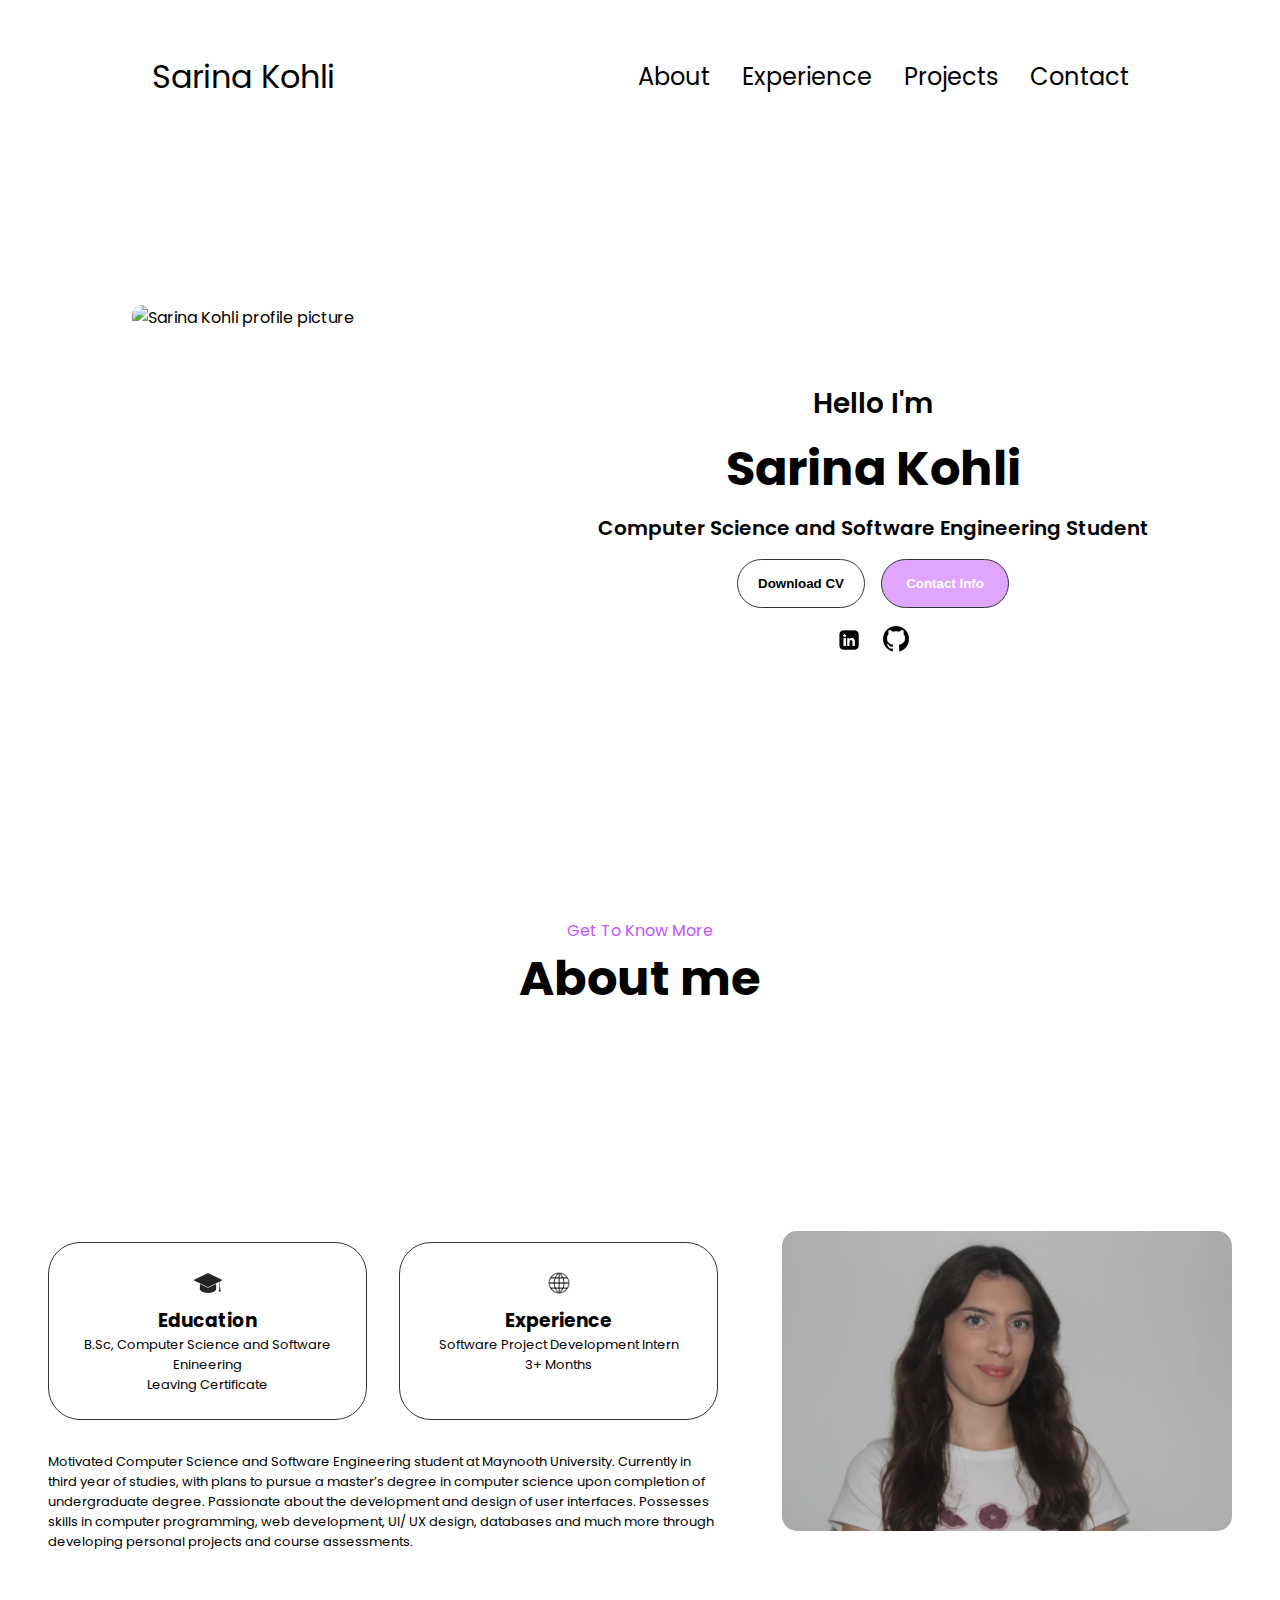
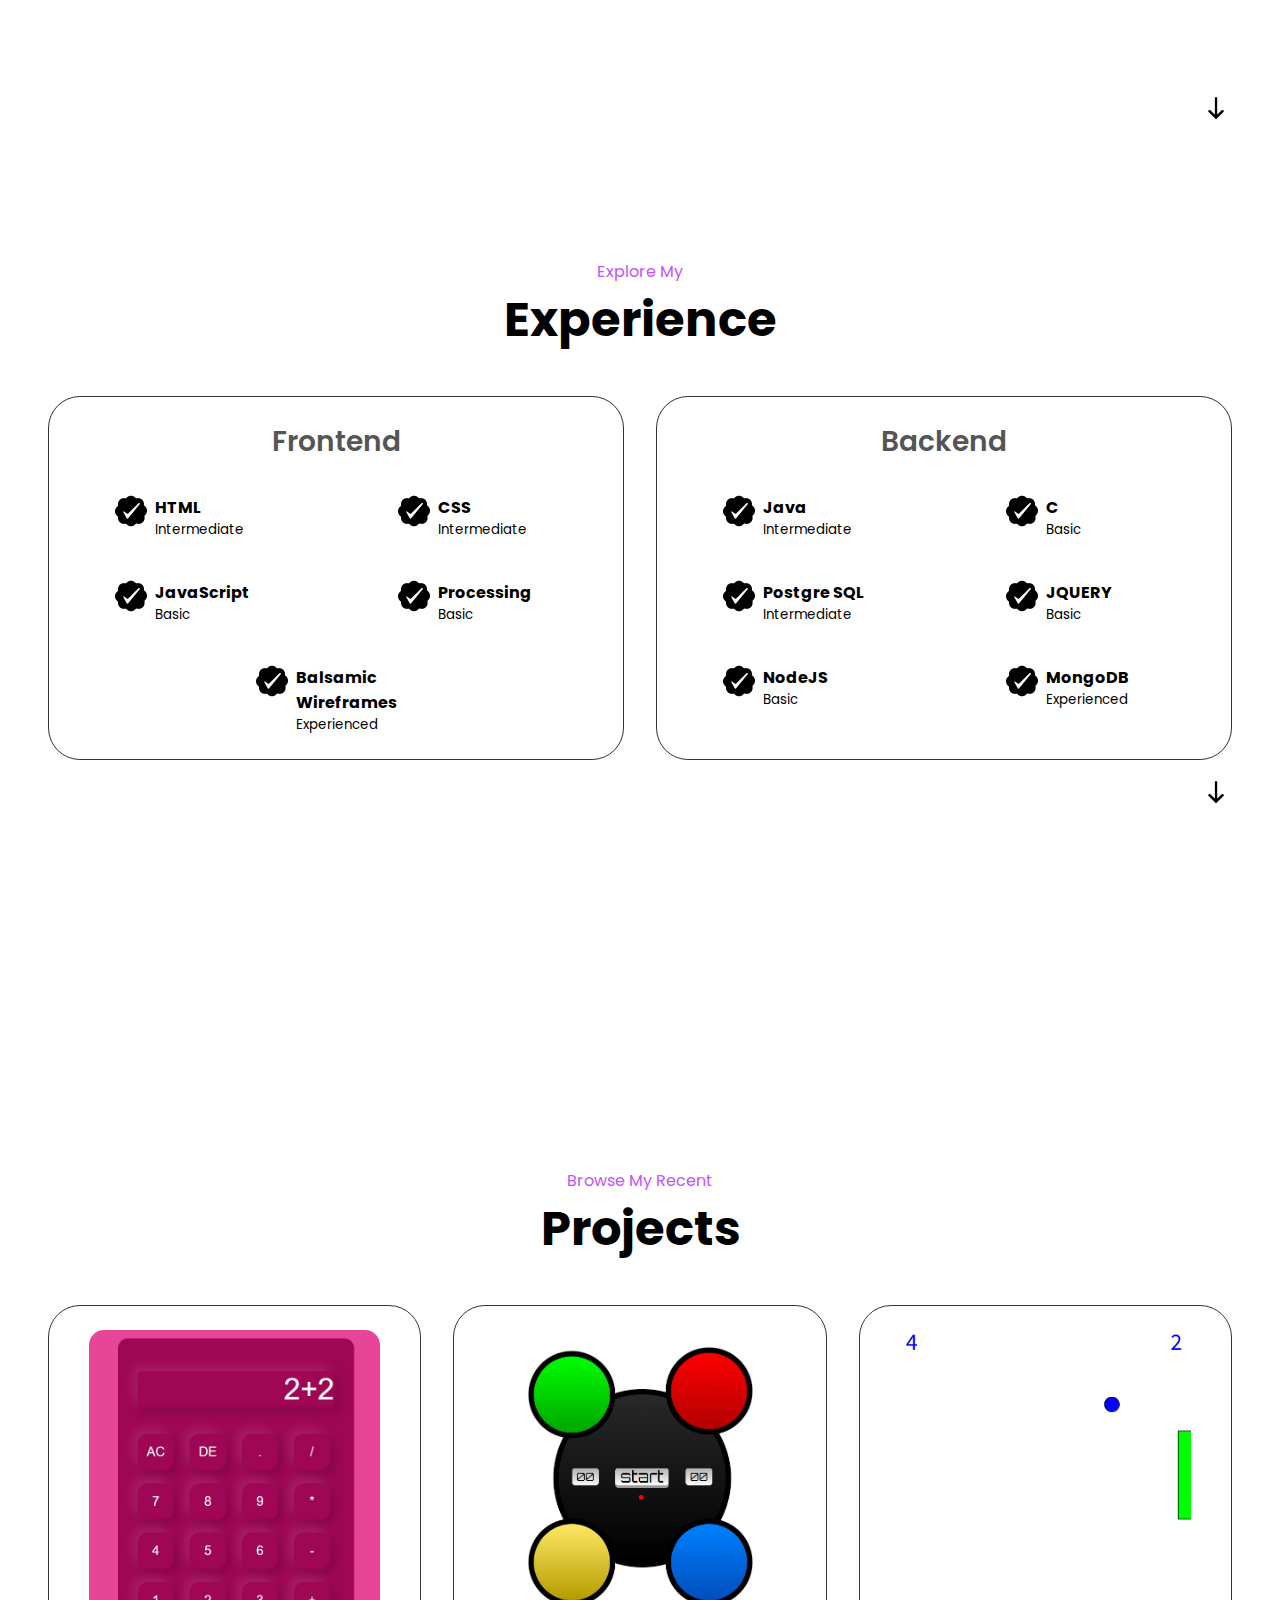
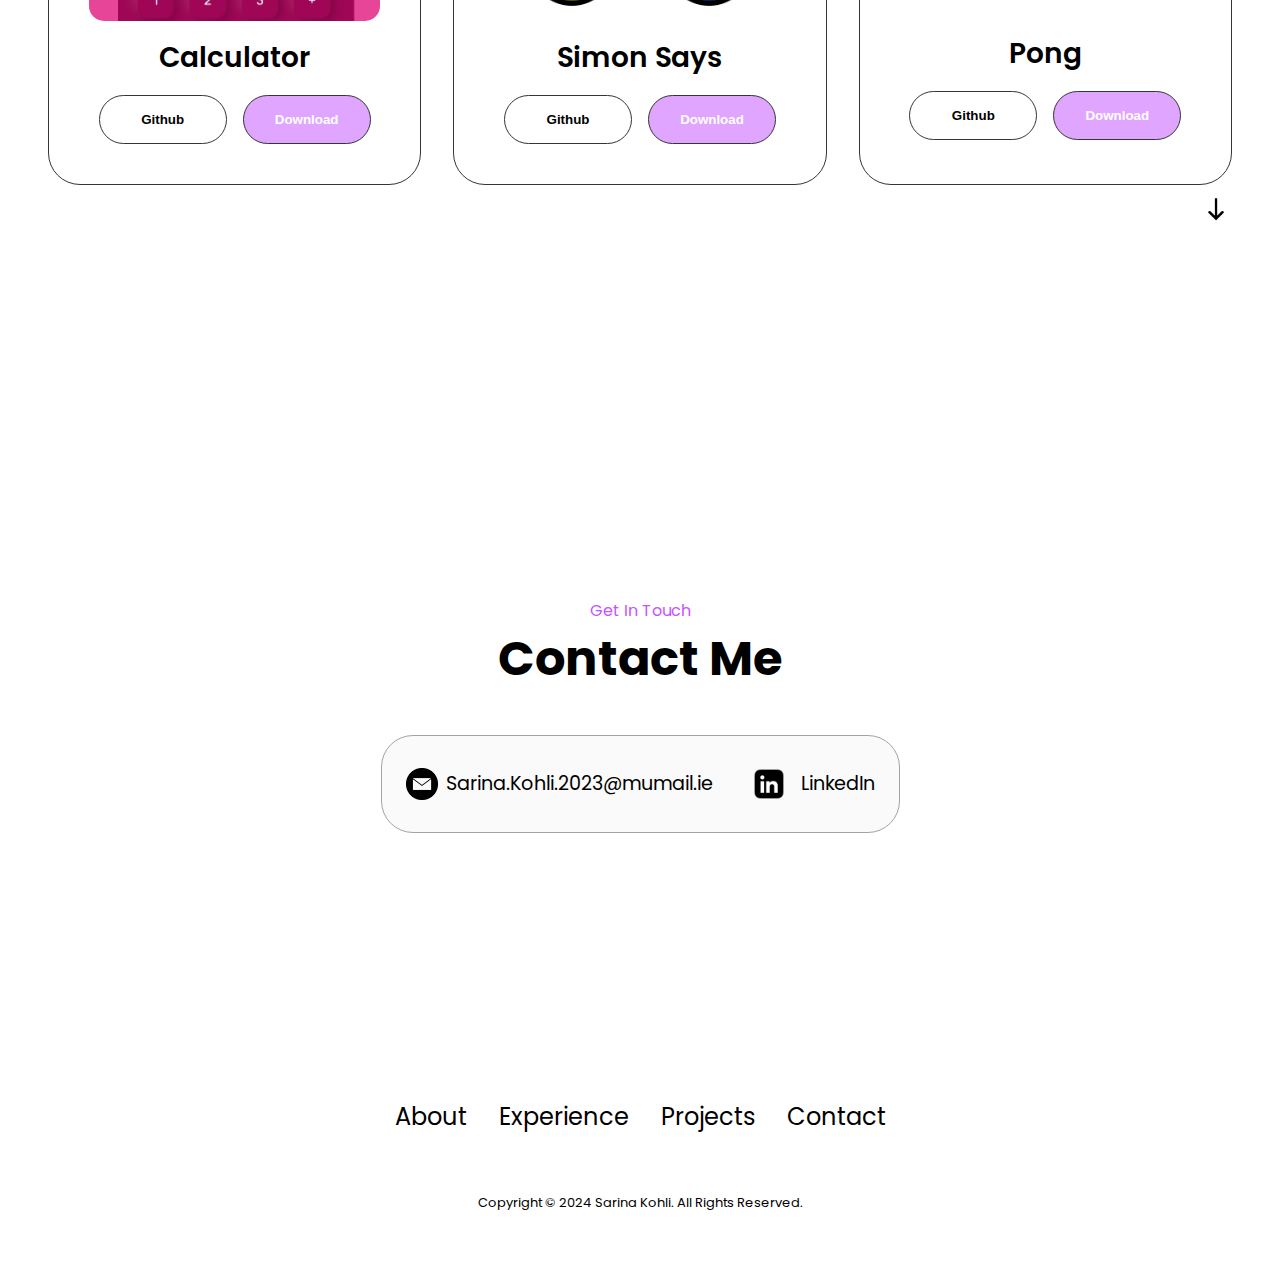
==== index.html @ 1a937ea1 "new changes" ====
<!DOCTYPE html>
<html lang="en">
<head>
    <meta charset="UTF-8">
    <meta name="viewport" content="width=device-width, initial-scale=1.0">
    <title>Sarina Kohli Portfolio</title>
    <link rel="stylesheet" href="cssPorfolio.css">
    <link rel="stylesheet" href="mediaqueiries.css">
</head>
<body>
    <nav id = "desktop-nav">
        <div class ="logo">Sarina Kohli</div>
        <div>
            <ul class = "nav-links">
                <li><a href="#about">About</a></li>
                <li><a href="#experience">Experience</a></li>
                <li><a href="#projects">Projects</a></li>
                <li><a href="#contacts">Contact</a></li>
            </ul>
        </div>
    </nav>
    <nav id = "hamburger-nav">
        <div class ="logo">Sarina Kohli</div>
        <div class = "hamburger-menu">
            <div class="hamburger-icon" onclick="toggleMenu()">
                <span></span>
                <span></span>
                <span></span>
            </div>
            <div class="menu-links">
                <li><a href="#about"onclick="toggleMenu()">About</a></li>
                <li><a href="#experience"onclick="toggleMenu()">Experience</a></li>
                <li><a href="#projects"onclick="toggleMenu()">Projects</a></li>
                <li><a href="#contacts"onclick="toggleMenu()">Contact</a></li>
            </div>
        </div>
    </nav>
    <section id = "profile">
        <div class = "section-pic__container">
            <img src="./assets/IMG_3383_trans.png" alt="Sarina Kohli profile picture" class="ppic">
        </div>
        <div class = "section-text">
            <p class ="section-text__p1">Hello I'm</p>
            <h1 class = "title">Sarina Kohli</h1>
            <p class="section-text__p2">Computer Science and Software Engineering Student</p>
            <div class="btn-container">
                <button class = "btn btn-color-2" onclick = "window.open('./assets/Sarina_Kohli_CV.pdf')">Download CV</button>
                <button class = "btn btn-color-1" onclick = "location.href = '#contacts'">Contact Info</button>
            </div>
            <div id = "socials-container">
                <img src="./assets/linkedin-logo-linkedin-icon-transparent-free-png.webp" alt="LinkedIn Logo" class="icon" onclick="location.href= 'https://www.linkedin.com/in/sarina-kohli-8a9845199/'">
                <img src="./assets/github_PNG40.png" alt="GitHub Logo" class="icon" onclick="location.href= 'https://github.com/sarinakohli'">
            </div>
        </div>
    </section>
    <section id="about">
        <p class="section-text__p1-1">Get To Know More</p>
        <h1 class="title">About me</h1>
        <div class="section-container">
            <div class="about-details__container">
                <div class="about-containers">
                    <div class="details-container">
                        <img src="./assets/afbbf15d5e82a1c4fb5a55c4eacf3003-graduation-cap-icon-by-vexels.webp" alt="education icon" class="icon">
                        <h3>Education</h3>
                        <p>
                            B.Sc, Computer Science and Software Enineering
                            <br>Leaving Certificate
                        </p>
                    </div>
                    <div class="details-container">
                        <img src="./assets/world-wide-web-icon-15.png" alt="prog lang icon" class="icon">
                        <h3>Experience</h3>
                        <p>
                            Software Project Development Intern <br> 3+ Months
                        </p>
                    </div>
                </div>
                <div class="text-container">
                    <p> Motivated Computer Science and Software Engineering student at Maynooth University. 
                        Currently in third year of studies, with plans to pursue a master’s degree in computer science upon completion of undergraduate degree.
                        Passionate about the development and design of user interfaces. 
                        Possesses skills in computer programming, web development, UI/ UX design, databases and much more through developing personal projects and course 
                        assessments.  
                    </p>
                </div>
            </div>
            <div class="section-pic__container">
                <img src="./assets/me.png" alt="profile picture" class="about-pic">
            </div>
        </div>
        <div class ="arrow1">
            <img src="assets/R.png" alt="arrow icon" class="icon" onclick="location.href='#experience'">
        </div>
    </section>
    <section id="experience">
        <p class="section-text__p1-1">Explore My</p>
        <h1 class="title">Experience</h1>
        <div class="experience-details-container">
            <div class="about-containers">
                <div class="details-experience__container">
                    <div class="experience-sub-title">Frontend</div>
                    <div class="article-container">
                        <article>
                            <img src="assets/check.png" alt="check icon" class="icon">
                            <div class="experience-text">
                                <h3>HTML</h3>
                                <p>Intermediate</p>
                            </div>
                        </article>
                        <article>
                            <img src="assets/check.png" alt="check icon" class="icon">
                            <div class="experience-text">
                                <h3>CSS</h3>
                                <p>Intermediate</p>
                            </div>
                        </article>
                        <article>
                            <img src="assets/check.png" alt="check icon" class="icon">
                            <div class="experience-text">
                                <h3>JavaScript</h3>
                                <p>Basic</p>
                            </div>
                        </article>
                        <article>
                            <img src="assets/check.png" alt="check icon" class="icon">
                            <div class="experience-text">
                                <h3>Processing</h3>
                                <p>Basic</p>
                            </div>
                        </article>
                        <article>
                            <img src="assets/check.png" alt="check icon" class="icon">
                            <div class="experience-text">
                                <h3>Balsamic Wireframes</h3>
                                <p>Experienced</p>
                            </div>
                        </article>
                    </div>
                </div>
                <div class="details-experience__container">
                    <div class="experience-sub-title">Backend</div>
                    <div class="article-container">
                        <article>
                            <img src="assets/check.png" alt="check icon" class="icon">
                            <div class="experience-text">
                                 <h3>Java</h3>
                                <p>Intermediate</p>
                            </div>
                        </article>
                        <article>
                            <img src="assets/check.png" alt="check icon" class="icon">
                            <div class="experience-text">
                                <h3>C</h3>
                                <p>Basic</p>
                            </div>
                        </article>
                        <article>
                            <img src="assets/check.png" alt="check icon" class="icon">
                            <div class="experience-text">
                                <h3>Postgre SQL</h3>
                                <p>Intermediate</p>
                            </div>
                        </article>
                        <article>
                            <img src="assets/check.png" alt="check icon" class="icon">
                            <div class="experience-text">
                                <h3>JQUERY</h3>
                                <p>Basic</p>
                            </div>
                        </article>
                        <article>
                            <img src="assets/check.png" alt="check icon" class="icon">
                            <div class="experience-text">
                                <h3>NodeJS</h3>
                                <p>Basic</p>
                            </div>
                        </article>
                        <article>
                            <img src="assets/check.png" alt="check icon" class="icon">
                            <div class="experience-text">
                                    <h3>MongoDB</h3>
                                    <p>Experienced</p>
                            </div>
                        </article>
                    </div>
                </div>
            </div>
        </div>
        <div class ="arrow2">
            <img src="assets/R.png" alt="arrow icon" class="icon" onclick="location.href='#projects'">
        </div>
    </section>
    <section id="projects">
        <p class="section-text__p1-1">Browse My Recent</p>
        <h1 class="title">Projects</h1>
        <div class="experience-details-container">
            <div class="about-containers">
                <div class="details-container color-container">
                    <div class="article-container">
                        <img src="assets/project1.png" alt="project 1" class="project1">
                    </div>
                    <h2 class="experience-sub-title project-title">Calculator</h2>
                    <div class="btn-container">
                        <button class="btn btn-color-2 project-btn" onclick="location.href='https://github.com/sarinakohli'">
                            Github
                        </button>
                        <button class="btn btn-color-1 project-btn" onclick = "window.open('./assets/FrontendCalculator.zip')">
                            Download
                        </button>
                    </div>
                </div>
                <div class="details-container color-container">
                    <div class="article-container">
                        <img src="assets/project2.png" alt="project 2" class="project1">
                    </div>
                    <h2 class="experience-sub-title project-title">Simon Says</h2>
                    <div class="btn-container">
                        <button class="btn btn-color-2 project-btn" onclick="location.href='https://github.com/sarinakohli'">
                            Github
                        </button>
                        <button class="btn btn-color-1 project-btn" onclick = "window.open('./assets/assignment-02-22537403.zip')">
                            Download
                        </button>
                    </div>
                </div>
                <div class="details-container color-container"> 
                    <div class="article-container">
                        <img src="assets/project3.png" alt="project 3" class="project1">
                    </div>
                    <h2 class="experience-sub-title project-title">Pong</h2>
                    <div class="btn-container">
                        <button class="btn btn-color-2 project-btn" onclick="location.href='https://github.com/sarinakohli'">
                            Github
                        </button>
                        <button class="btn btn-color-1 project-btn" onclick = "window.open('./assets/PongProject3.zip')">
                            Download
                        </button>
                    </div>
                </div>
            </div>
        </div>
        <div class ="arrow3">
            <img src="assets/R.png" alt="arrow icon" class="icon" onclick="location.href='#contacts'">
        </div>
    </section>
    <section id="contacts">
        <p class="section-text__p1-1">Get In Touch</p>
        <h1 class="title">Contact Me</h1>
        <div class="contact-info-upper-container">
            <div class="contact-info-container">
                <img src="./assets/mail.png" alt="email" class="icon contact-icon">
                <p><a href="malito: sarina.kohli.2023@mumail.ie"> Sarina.Kohli.2023@mumail.ie</a></p>
            </div>
            <div class="contact-info-container">
                <img src="./assets/linkedin-logo-linkedin-icon-transparent-free-png.webp" alt="linkedin" class="linkedin-icon">
                <p><a href="https://www.linkedin.com/in/sarina-kohli-8a9845199/"> LinkedIn</a></p>
            </div>
        </div>
    </section>
    <footer>
        <nav>
            <div class="nav-links-container">
                <ul class = "nav-links">
                    <li><a href="#about">About</a></li>
                    <li><a href="#experience">Experience</a></li>
                    <li><a href="#projects">Projects</a></li>
                    <li><a href="#contacts">Contact</a></li>
                </ul>
            </div>
        </nav>
        <p>Copyright &#169; 2024 Sarina Kohli. All Rights Reserved.</p>
    </footer>
    <script src="jsPortfolio.js"></script>
</body>
</html>
---- cssPorfolio.css ----
/* Gen*/


@import url('https://fonts.googleapis.com/css2?family=Poppins:wght@100;300;400;500;600&display=swap');


*
{
    margin: 0;
    padding: 0;
}

body
{
    font-family: "Poppins", sans-serif;
}

html
{
    scroll-behavior: smooth;
}

p
{
    font-size: small;
    color: black;
}

h1
{
    color: black;
}

/* Transition */ 

a, .btn
{
    transition: all 300ms ease;
}

/* Desktop Nav*/

nav, .nav-links
{
    display: flex;
}

nav 
{
    justify-content: space-around;
    align-items: center;
    height: 17vh;
}

.nav-links
{
    gap: 2rem;
    list-style: none;
    font-size: 1.5rem;
}

a
{
    color: black;
    text-decoration: none;
    text-decoration-color: black;

}

a:hover
{
    color:  rgb(195, 84, 255);
}

.logo
{
    font-size: 2rem;
    color: black;
}

.logo:hover
{
    cursor: default;
}

/*Hamburger*/

#hamburger-nav
{
    display: none;
}

.hamburger-menu
{
    position: relative;
    display: inline-block;
}

.hamburger-icon
{
    display: flex;
    flex-direction: column;
    justify-content: space-between;
    height: 24px;
    width: 30px;
    cursor: pointer;
    color: black;
}

.hamburger-icon span
{
    width: 100%;
    height: 3px;
    transition: all 0.3 ease ease-in-out; 
    background-color: black;
}

.menu-links
{
    position: absolute;
    top: 100%;
    right: 0;
    background-color: white;
    width: fit-content;
    max-height: 0;
    overflow: hidden;
    transition: all 0.3 ease-in-out;
}

.menu-links a
{
    display: block;
    padding: 10px;
    text-align: center;
    font-size: 1.5rem;
    color: black;
    text-decoration: none;
    transition: all 0.3 ease-in-out;

}

.menu-links li
{
   list-style: none;
}

.menu-links.open
{
    max-height: 300px;
} 

.hamburger-icon.open span:first-child
{
    transform: rotate(45deg) translate(10px, 5px);
}
.hamburger-icon.open span:nth-child(2)
{
    opacity: 0;
}
.hamburger-icon.open span:last-child
{
    transform: rotate(-45deg) translate(10px, -5px);
}

.hamburger-icon span:first-child
{
    transform: none;
    
}
.hamburger-icon span:first-child
{
    opacity: 1;

}
.hamburger-icon span:first-child
{
    transform: none;

}

/* Section */

section
{
    padding-top: 1%;
    height: 95vh;
    margin: 0 3rem;
    box-sizing: border-box;
    min-height: fit-content;
}

.section-container
{
    display: flex;
}

/* Profile Section */

#profile
{
    display: flex;
    justify-content: center;
    gap:1rem;
    height: 80vh;
}

.ppic 
{
    height: 450px; 
    width: 450px; 
    border-radius: 10px;
    margin-top: -4rem;
}

.section-pic__container
{
    display: flex;
    height: 450px;
    width: 450px;
    justify-content: center;
}

.section-text
{
    align-self: center;
    text-align: center;
}

.section-text p
{
    font-weight: 600;
}

.section-text__p1
{
    text-align: center;
}
.section-text__p1
{
    font-size: 1.75rem;
    margin-bottom: 0.5rem;
}
.section-text__p2
{
    font-size: 1.25rem;
    margin-bottom: 1rem;
}

.title
{
    font-size: 3rem;
    text-align: center;
    margin-bottom: 0.5rem; 
}

#socials-container
{
    display: flex;
    justify-content: center;
    margin-top: 1rem;
    gap: 1rem;
}

/* Icons */

.icon
{
    cursor: pointer;
    height: 2rem;
}

/* Buttons */

.btn-container
{
    display: flex;
    justify-content: center;
    margin-bottom: 1rem;
    gap: 1rem;
}

.btn
{
    font-weight: 600;
    transition: all 300ms ease;
    padding: 1rem;
    width: 8rem;
    border-radius: 2rem;
}

.btn-color-2
{
    border: rgb(53,53,53) 0.1rem solid;
    background-color: white;
}

.btn-color-1
{
    background-color: rgb(224, 166, 255);
    color: white;
    border: rgb(53,53,53) 0.1rem solid;
}
.btn-color-1:hover
{
    background-color: rgb(195, 84, 255);
    cursor: pointer;
}

.btn-color-2:hover
{
    background-color: rgb(224, 166, 255);
    color: white;
    cursor: pointer;
}

/* About */

#about
{
    position: relative;
    height: 101vh;
    margin-top: 2rem;
}

.about-containers
{
    gap: 2rem;
    margin-bottom: 2rem;
    margin-top: 2rem;
}

.about-details__container
{
    justify-content: center;
    flex-direction: column;
}

.about-containers, .about-details__container
{
    display: flex;
}

.about-pic
{
    height: 300px; 
    width: 450px;
    border-radius: 15px;
}

.arrow1
{
    display: flex;
    justify-content: right; 
    margin-top: -3rem;
}

.details-container
{
    padding: 1.5rem;
    flex: 1;
    border-radius: 2rem;
    border: rgb(53,53,53) 0.1rem solid;
    text-align: center;
}

.section-container
{
    gap: 4rem;
    height: 80%;
    display: flex;
}

.section-text__p1-1
{
    font-size:medium;
    text-align: center;
    color: rgb(195, 84, 255);
}

.section-pic__container
{
    height: 300px;
    width: 450px;
    margin: auto 0;
}

/* Eperience */

#experience
{
    position: relative;
    height: 101vh;
    margin-top: 2rem;
    justify-self: center;
}

.experience-details-container
{
    display: flex;
    flex-direction: column;
}

.about-container
{
    justify-content: center;
}

.details-experience__container
{
    padding: 1.5rem;
    flex: 1;
    border-radius: 2rem;
    border: rgb(53,53,53) 0.1rem solid;
    text-align: left;
    justify-content: center;
}

.article-container
{
    display: flex;
    text-align: initial;
    flex-wrap: wrap;
    flex-direction: row;
    gap: 2.5rem;
    justify-content: space-around;
} 

article 
{
    display: flex;
    width: 10rem;
    gap: 0.5rem;
}

.experience-text p
{
    font-size: smaller;
}

.experience-text h3
{
    font-size: medium;
}

article .icon
{
    cursor: default;
}

.arrow2
{
    display: flex;
    justify-content: right; 
    margin-top: -1rem;
}

/* Projects */

#projects
{
    position: relative;
}

.color-container
{
    border: rgb(53,53,53) 0.1rem solid;
}

.experience-sub-title
{
    color: rgb(85,85,85);
    font-weight: 600;
    font-size: 1.75rem;
    margin-bottom: 2rem;
    text-align: center;
}

.project1
{
    border-radius: 15px;
    width: 90%;
    height: 90%;    
}

.project-title
{
    margin: 1rem;
    color: black;
}
.arrow3
{
    display: flex; 
    margin-top: -1.5rem;
    justify-content: right;
}

/* Contacts */

#contacts
{
    display: flex;
    justify-content: center;
    flex-direction: column;
    height: 70vh;
}

.contact-info-upper-container
{
    display: flex;
    justify-content: center;
    border-radius: 2rem;
    border: rgb(53,53,53) 0.1rem solid;
    border-color: rgb(163,163,163);
    background: rgb(250,250,250);
    margin: 2rem auto;
    padding: 0.5rem;
}

.contact-info-container 
{
    display: flex;
    align-items: center;
    justify-content: center;
    gap: 0.5rem;
    margin: 1rem;
}

.contact-info-container p
{
    font-size: larger;
}

.contact-icon 
{
    cursor: default;
}

.linkedin-icon
{
    height: 3rem;
}

/* Footer */

footer
{
    height: 26vh;
    margin: 0 1rem;
}

footer p
{
    text-align: center;
}
---- mediaqueiries.css ----
@media screen and (max-width: 1200px)
{
   #profile
   {
    height: 83vh;
    margin-bottom: 6rem;
   }

   .about-containers
   {
    flex-wrap: wrap;
    flex-direction: column;
   }
}

@media screen and (max-width: 1000px)
{
    #desktop-nav
    {
        display: none;
    }
    #hamburger-nav
    {
        display: flex;
    }

    #experience
    {
        margin-top: 4rem;

    }
    #profile, .section-container
    {
        display: block;
    }

    .arrow, .arrow1, .arrow2, .arrow3
    {
        display: none;
    }

    section, .section-container
    {
        height:fit-content;
    }
    section 
    {
        margin: 0 5%;
    }

    .section-pic__container, .ppic, .about-pic
    {
        width: 275px;
        height: 275px;
        margin: 0 auto 2rem;
    }

    .about-containers
    {
        margin-top: 0;
    }

    .section-text 
    {
        margin-top: 7rem;

    }

    .about-pic
    {
        width: 300px;
        height: 200px;
        margin: 0 auto 2rem;
        justify-content: center;
    }
}

@media screen and (max-width: 600px)
{
    #contact, footer
    {
        height: 40vh;
        width: fit-content;
        justify-content: center;
    }

    #projects
    {
        margin-bottom: -rem;
    }

    #profile
    {
        height: 83vh;
        margin-bottom: 0;
    }
    article
    {
        font-size: 1rem;
    }
    footer nav
    {
        height: fit-content;
        margin-bottom: 2rem;
        display: flex;
        justify-content: center;
    }

    .about-containers, .contact-info-upper-container, .btn-container
    {
        flex-wrap: wrap;
    }

    .contact-info-upper-container
    {
        margin-top: 5.5rem;
    }

    .contact-info-container
    {
        margin: 0;
    }
  
    .contact-info-container p, .nav-links li a 
    {
        font-size: 1rem;
    }

    .experience-sub-title
    {
        font-size: 1rem;

    }
    
    .logo
    {
        font-size: 1.5rem;
    }

    .nav-links{
        flex-direction: column;
        gap: 0.5rem;
        text-align: center;
    }

    .section-pic__container
    {
        width: auto;
        height: 46vw;
        justify-content: center;
    }

    .section-text__p2
    {
        font-size: 1.25rem;
    }

    .title 
    {
        font-size: 2rem;
    }

    .text-container
    {
        text-align: justify;
        margin-bottom: 1rem;
    }

    .section-text p
    {
        font-size: 1rem;
    }

    .section-text h1
    {
        font-size: 2rem;
    }
}
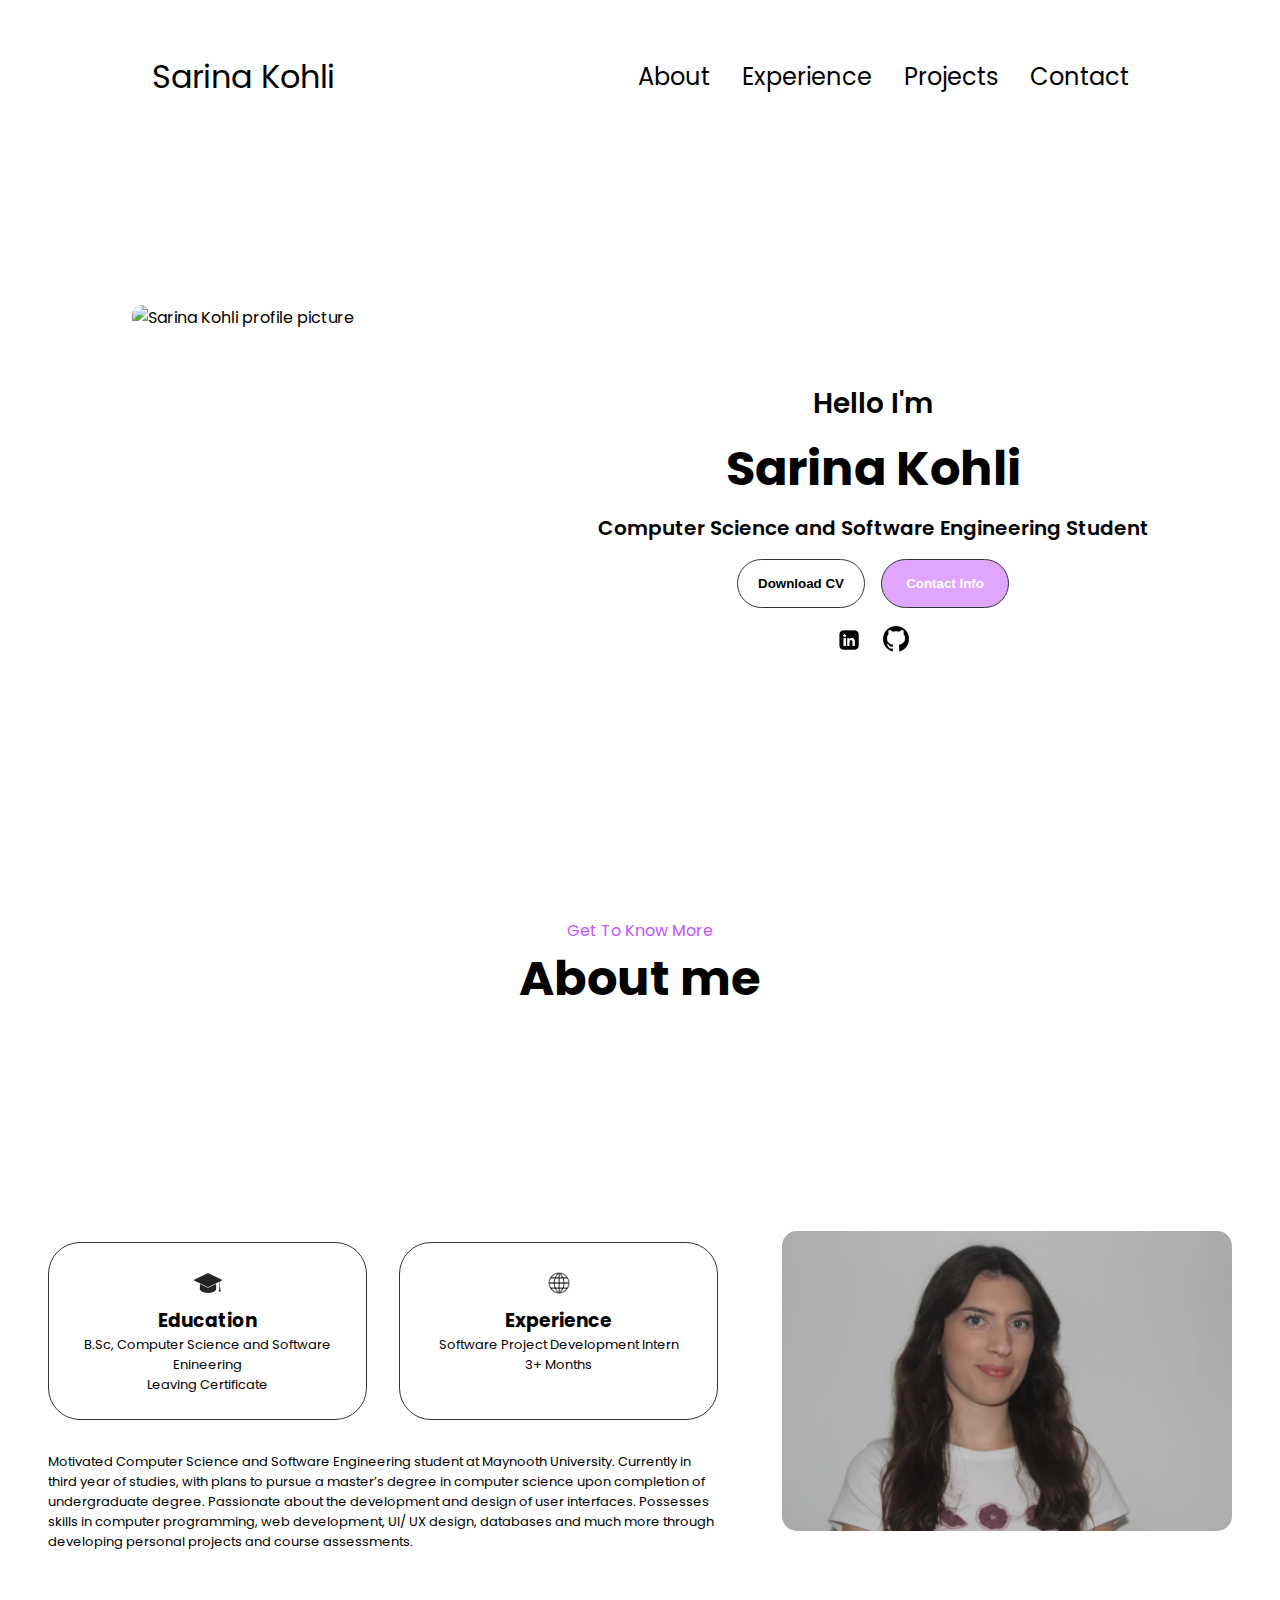
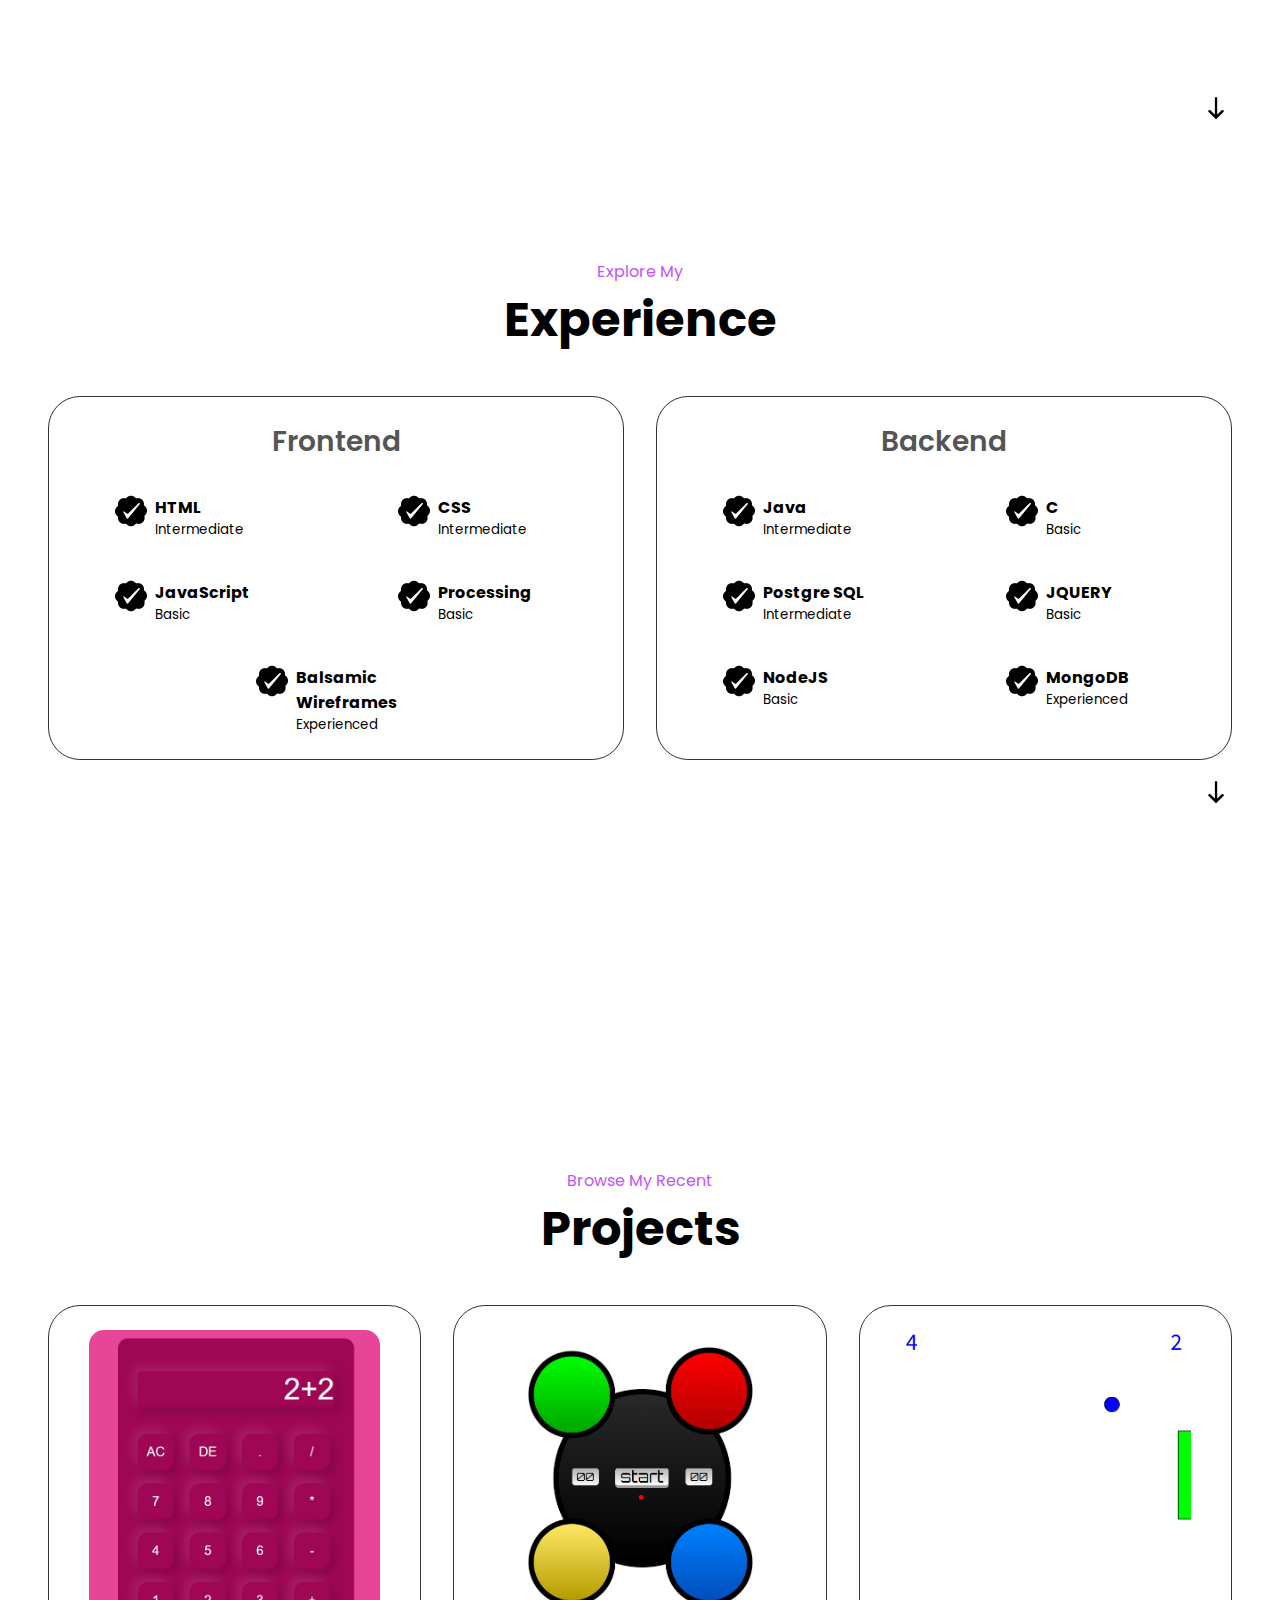
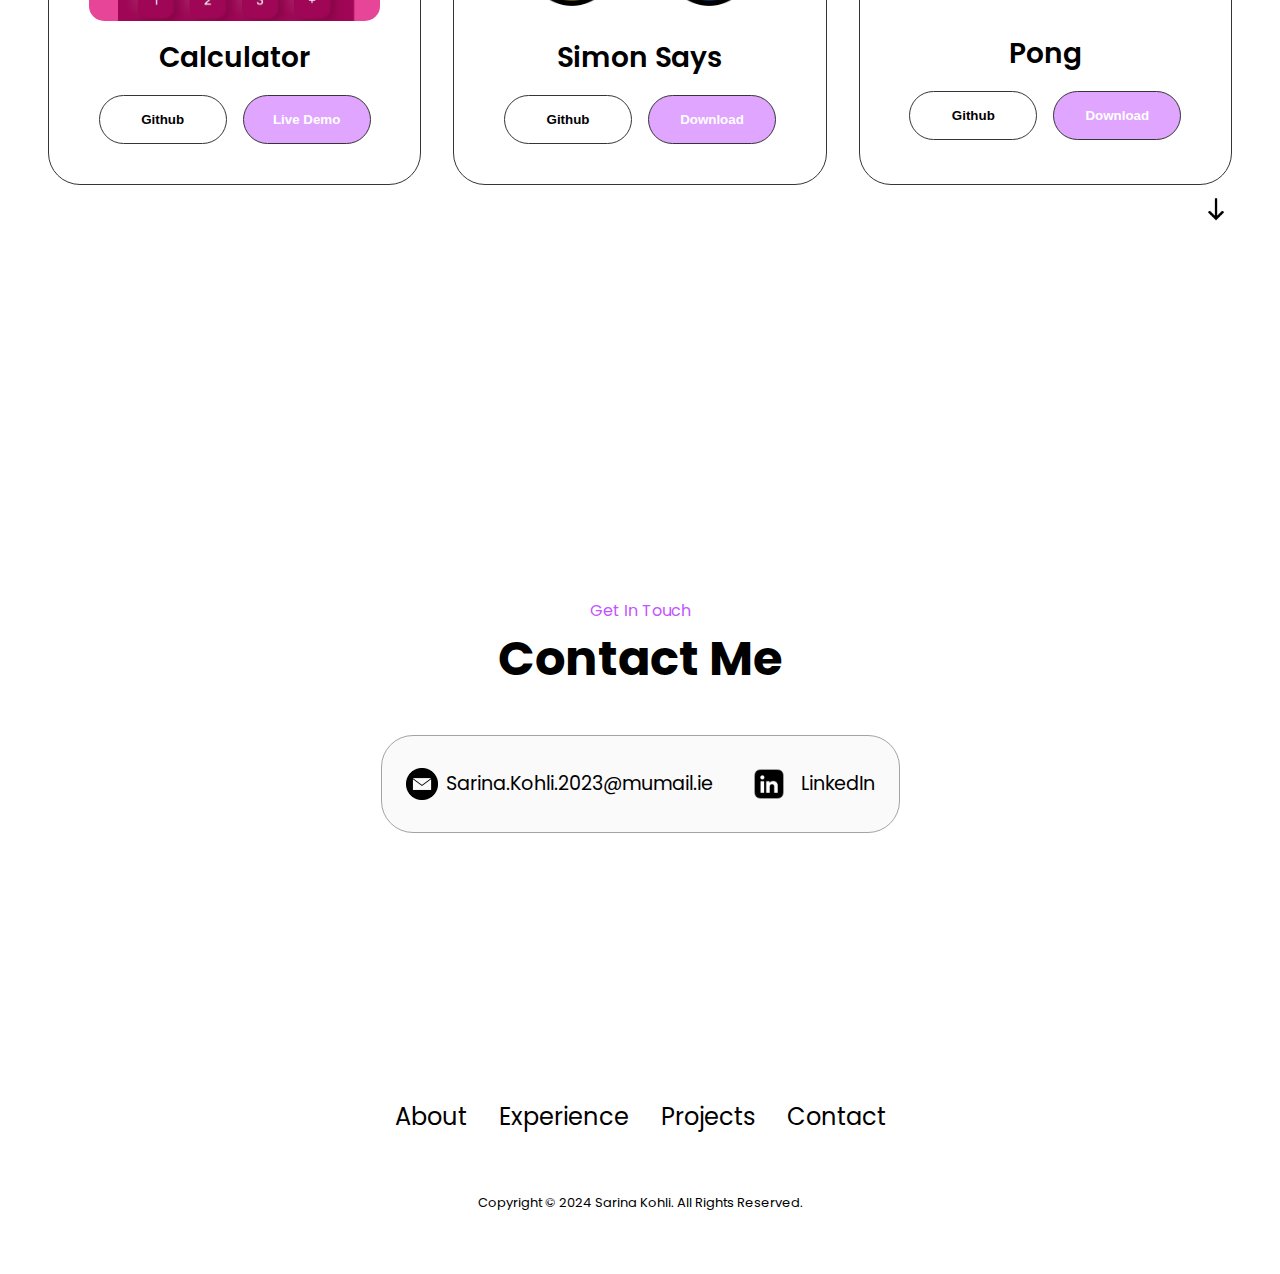
==== commit 91b35a73: "new changes" ====
--- a/index.html
+++ b/index.html
@@ -204,8 +204,8 @@
                         <button class="btn btn-color-2 project-btn" onclick="location.href='https://github.com/sarinakohli'">
                             Github
                         </button>
-                        <button class="btn btn-color-1 project-btn" onclick = "window.open('./assets/FrontendCalculator.zip')">
-                            Download
+                        <button class="btn btn-color-1 project-btn" onclick="location.href='https://effulgent-torte-dad7a1.netlify.app/'">
+                            Live Demo
                         </button>
                     </div>
                 </div>
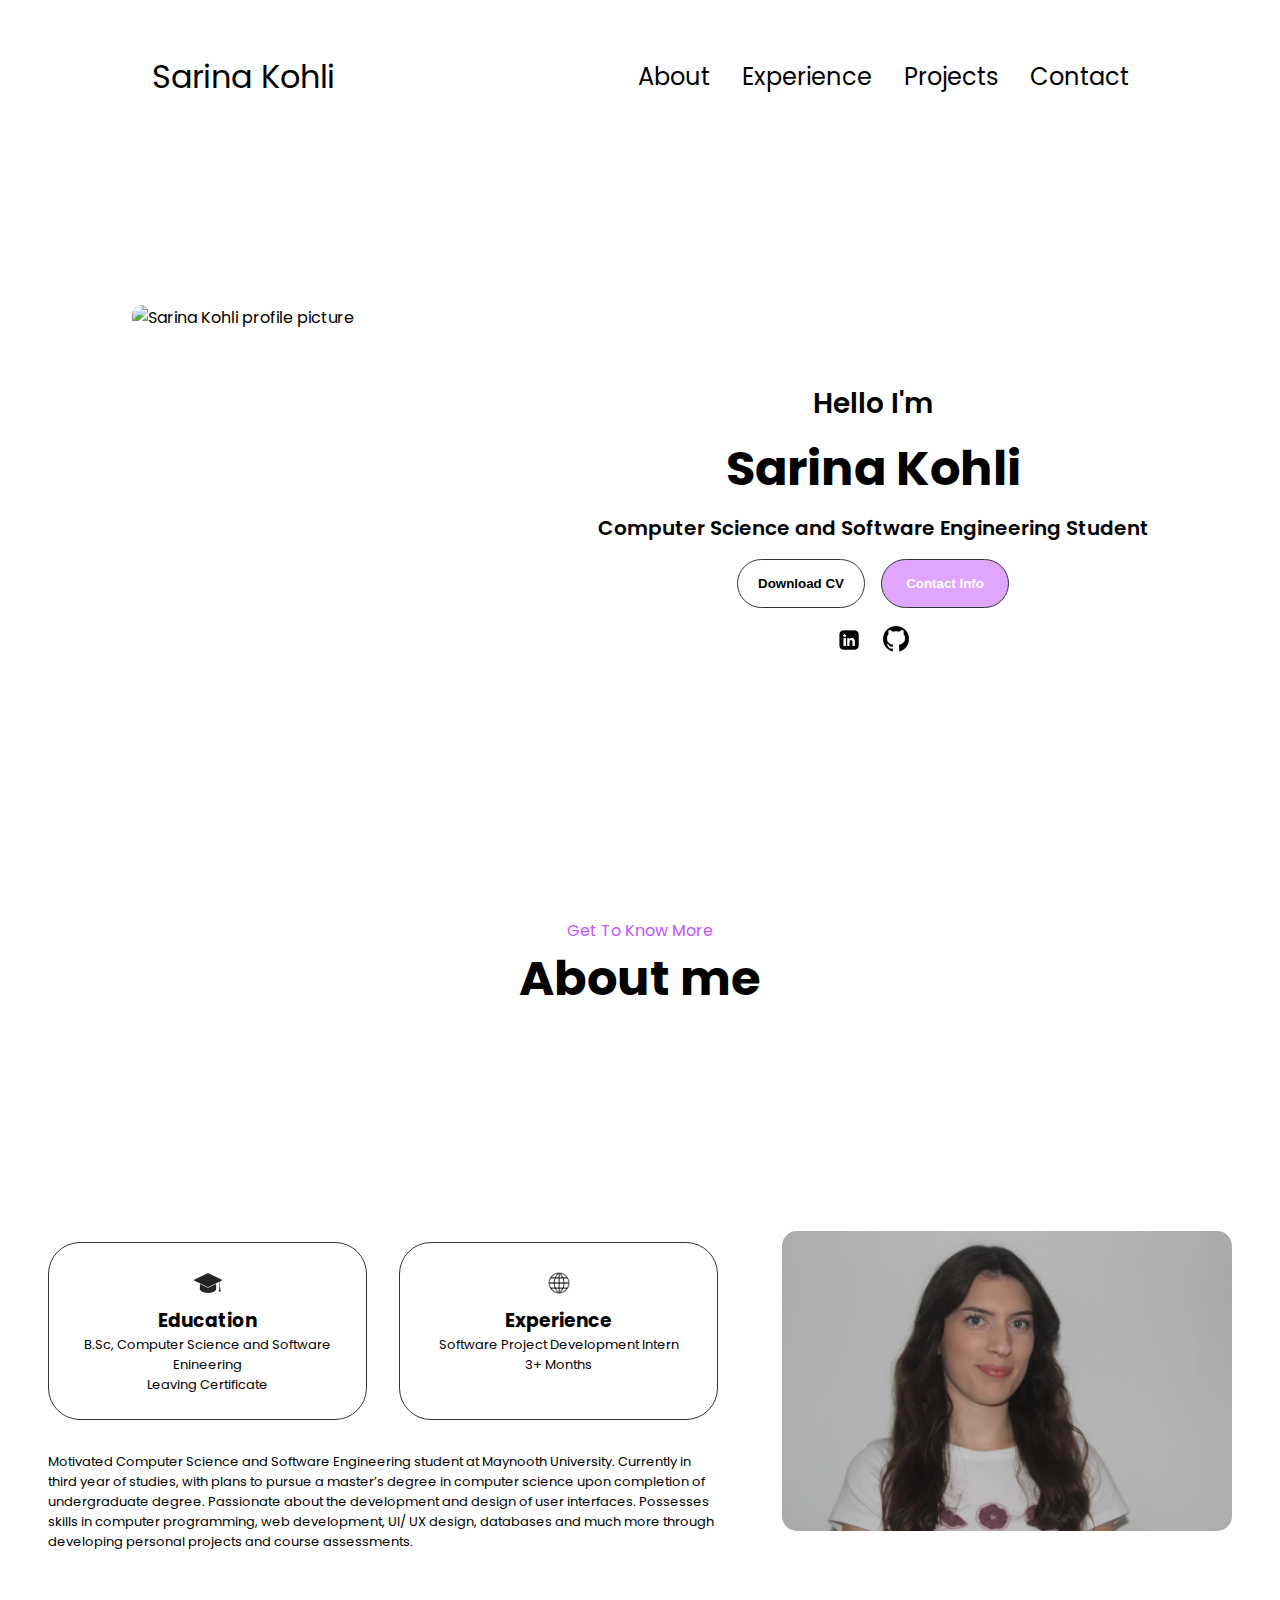
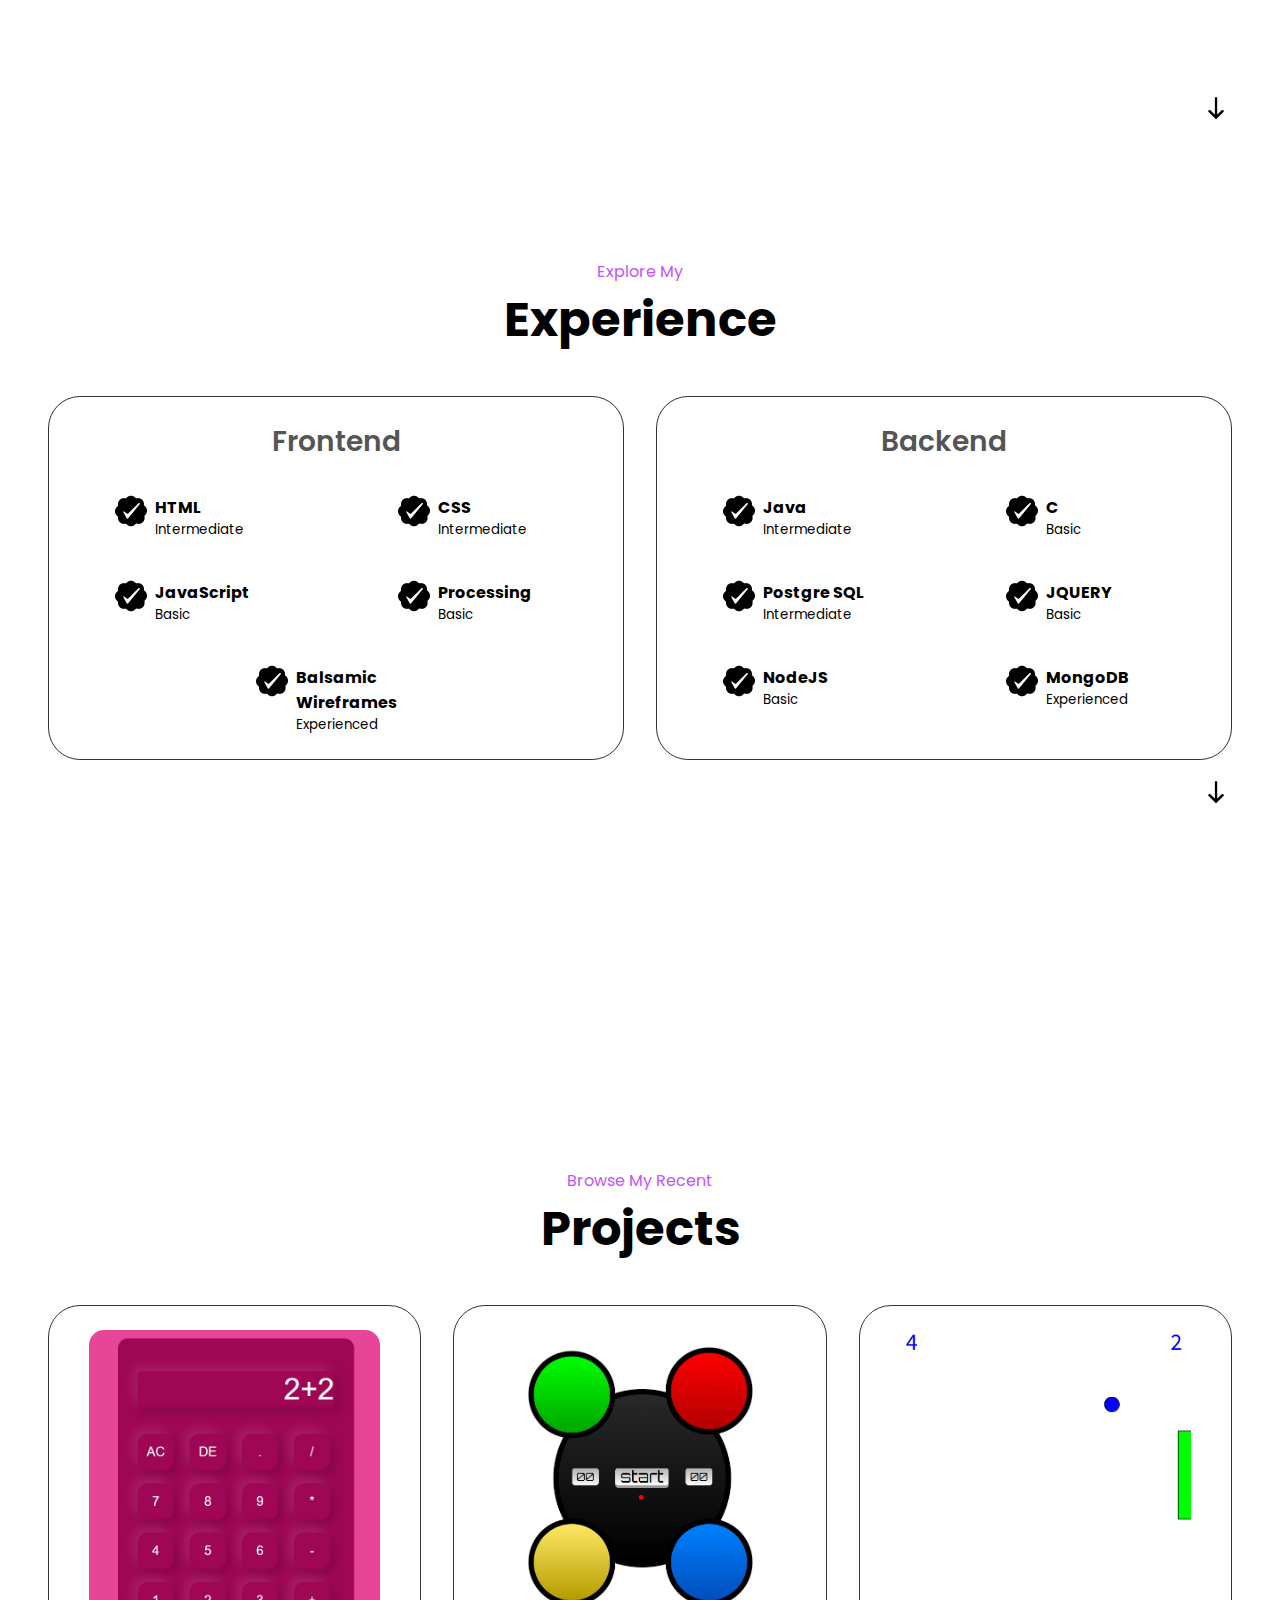
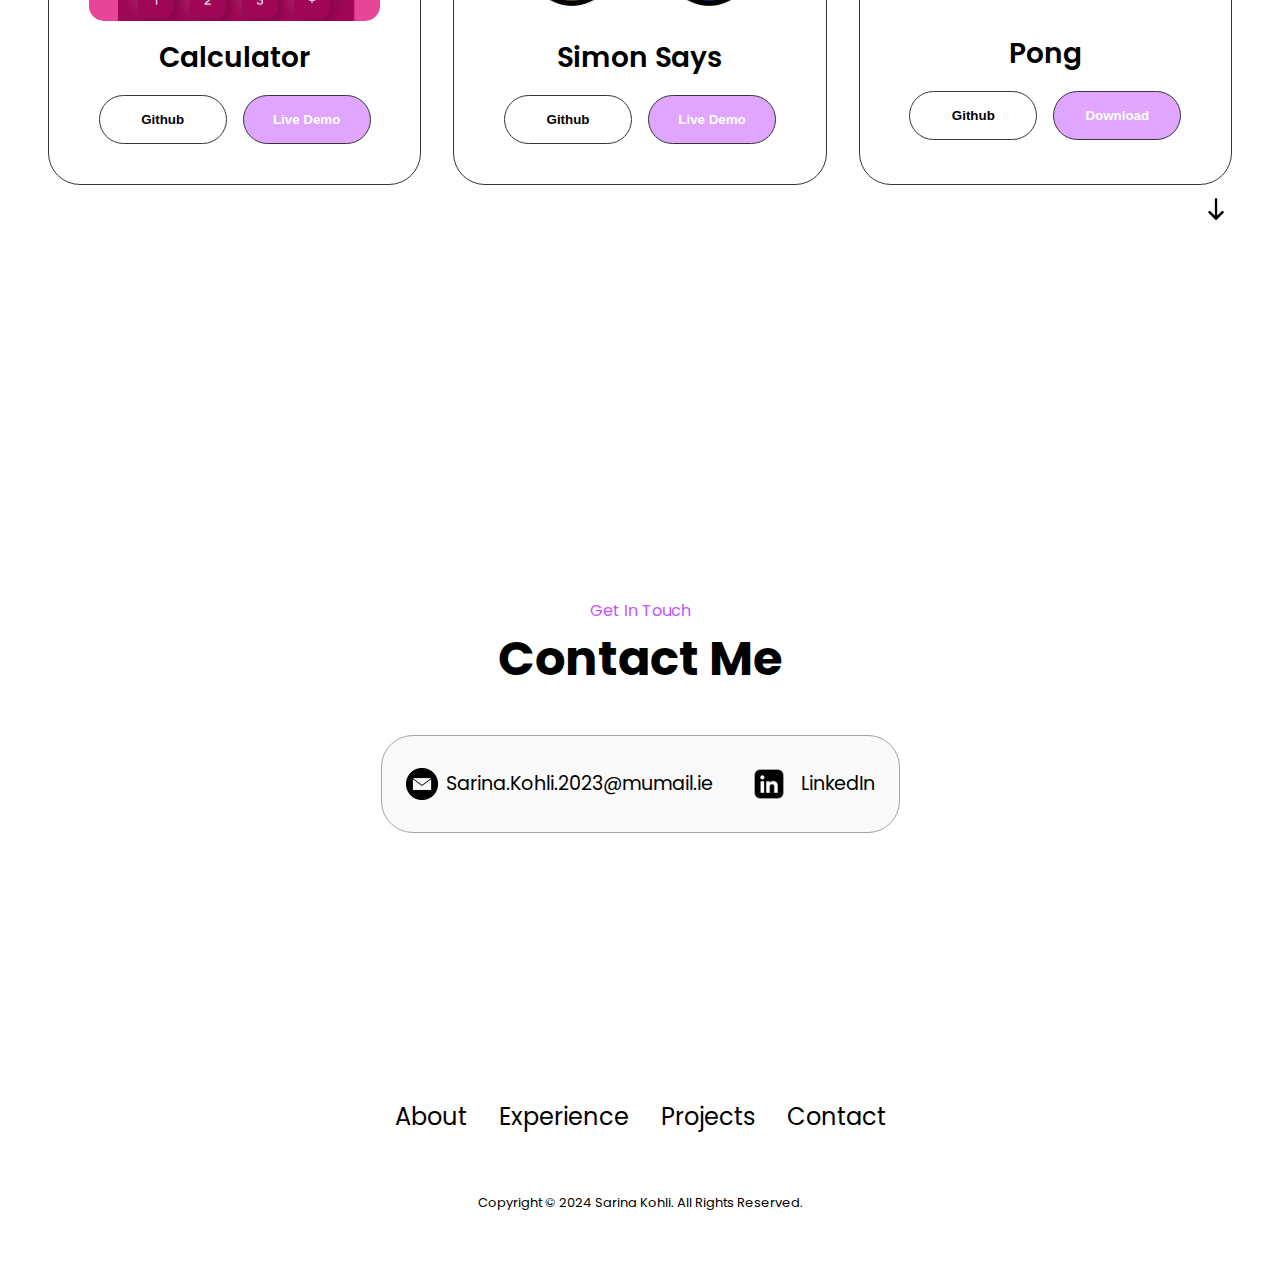
==== commit cf382769: "new changes" ====
--- a/index.html
+++ b/index.html
@@ -218,8 +218,8 @@
                         <button class="btn btn-color-2 project-btn" onclick="location.href='https://github.com/sarinakohli'">
                             Github
                         </button>
-                        <button class="btn btn-color-1 project-btn" onclick = "window.open('./assets/assignment-02-22537403.zip')">
-                            Download
+                        <button class="btn btn-color-1 project-btn" onclick="location.href='https://soft-pudding-e0bb26.netlify.app/'">
+                            Live Demo
                         </button>
                     </div>
                 </div>
